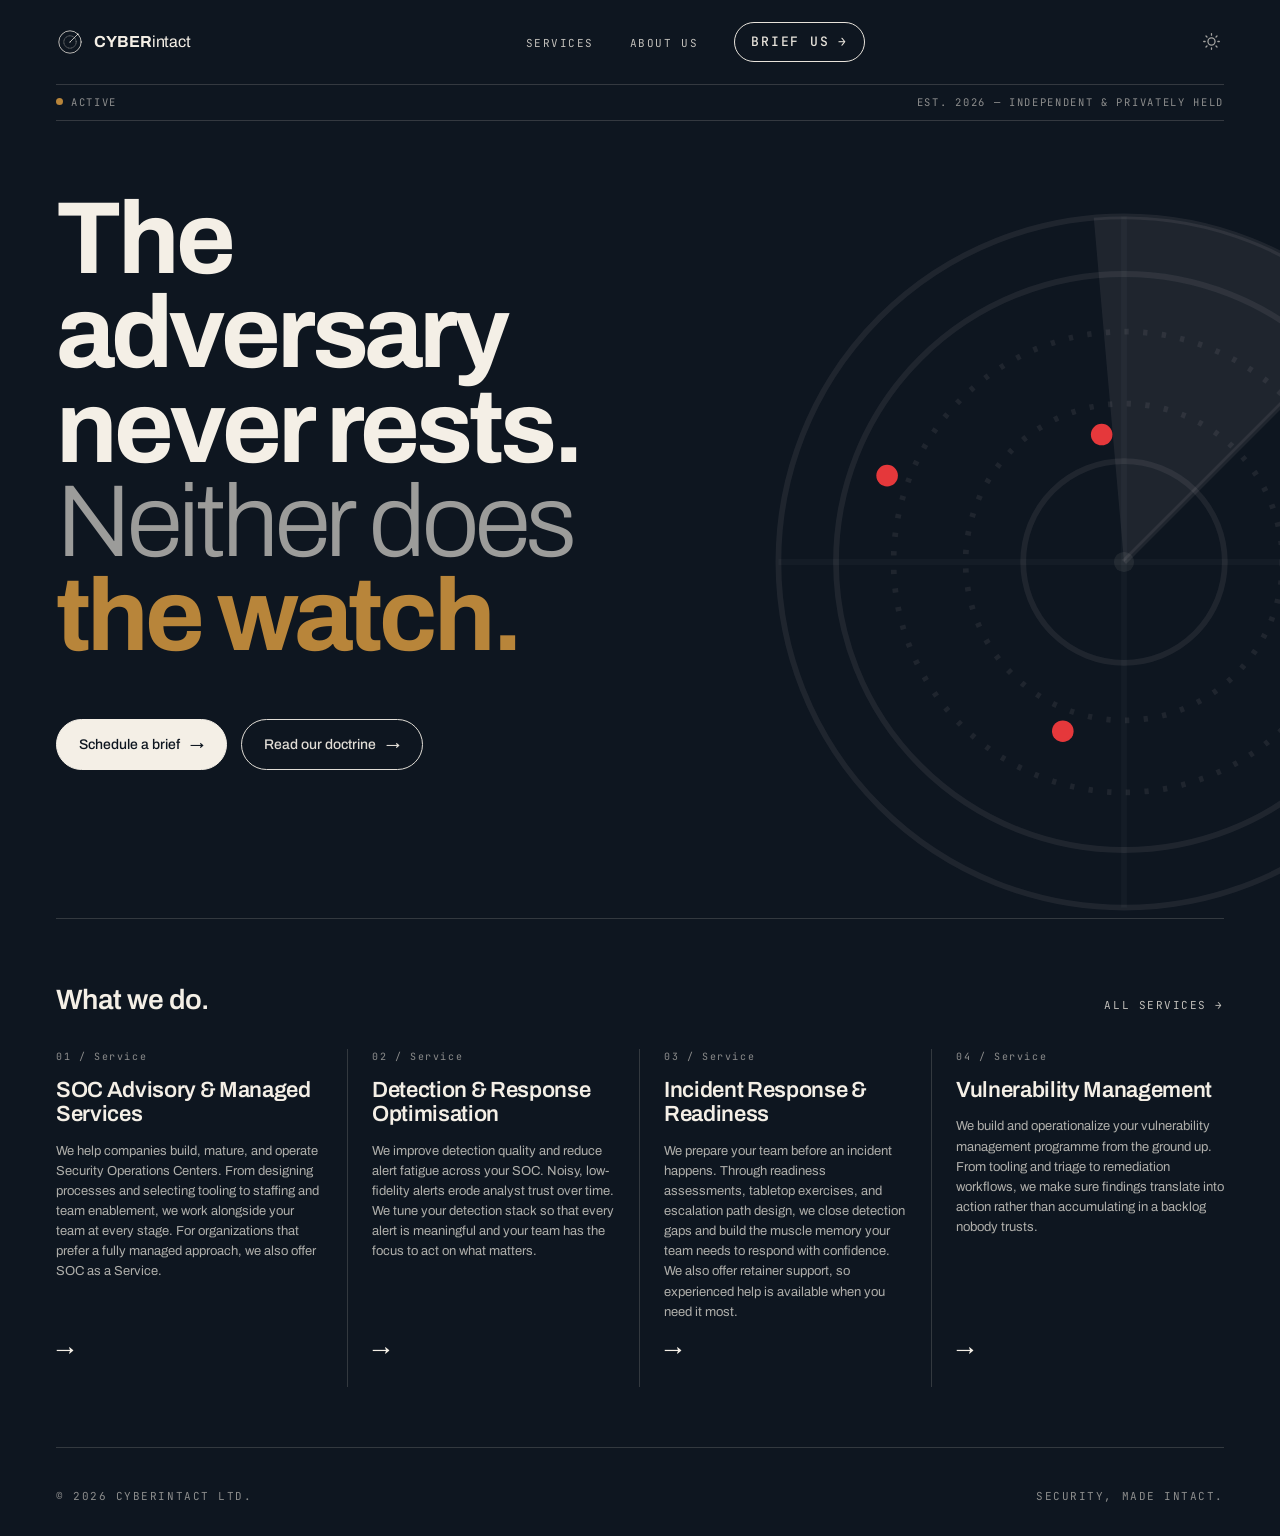
==== index.html @ 5642276e "Add files via upload" ====
<!doctype html>
<html lang="en">
<head>
  <meta charset="utf-8" />
  <script>try{var __t=localStorage.getItem('re-theme')||sessionStorage.getItem('re-theme');if(__t==='light')document.documentElement.dataset.theme='light';}catch(e){}</script>
  <meta name="viewport" content="width=device-width, initial-scale=1" />
  <title>CyberIntact — Security, made intact.</title>
  <meta name="description" content="A small consultancy of operators running continuous reconnaissance against your perimeter, your supply chain, and your assumptions." />
  <link rel="icon" type="image/svg+xml" href="logo.svg" />
  <link rel="preconnect" href="https://fonts.googleapis.com" />
  <link rel="preconnect" href="https://fonts.gstatic.com" crossorigin />
  <link href="https://fonts.googleapis.com/css2?family=Archivo:wght@300;400;500;600;700;800&family=JetBrains+Mono:wght@400;500&display=swap" rel="stylesheet" />
  <link rel="stylesheet" href="style.css" />
</head>
<body>

  <header class="wrap">
    <nav class="nav" aria-label="Primary">
      <a class="lockup" href="index.html" aria-label="CyberIntact home">
        <svg viewBox="0 0 100 100" fill="none" stroke="currentColor" stroke-width="2.6" stroke-linecap="round" aria-hidden="true">
          <circle cx="50" cy="50" r="40"/>
          <circle cx="50" cy="50" r="22" stroke-dasharray="1.5 4" stroke-opacity="0.55"/>
          <line x1="50" y1="50" x2="78" y2="22"/>
          <circle cx="78" cy="22" r="2.8" fill="currentColor" stroke="none"/>
          <circle cx="50" cy="50" r="1.8" fill="currentColor" stroke="none"/>
        </svg>
        <span>CYBER<em>intact</em></span>
      </a>
      <ul>
        <li><a href="services.html">Services</a></li>
        <li><a href="about_us.html">About us</a></li>
        <li><a class="cta" href="brief.html">Brief us</a></li>
      </ul>
      <button class="theme-toggle" aria-label="Switch to light theme">
        <svg class="icon-sun" viewBox="0 0 24 24" fill="none" stroke="currentColor" stroke-width="1.8" stroke-linecap="round" aria-hidden="true">
          <circle cx="12" cy="12" r="5"/>
          <line x1="12" y1="1" x2="12" y2="3"/><line x1="12" y1="21" x2="12" y2="23"/>
          <line x1="4.22" y1="4.22" x2="5.64" y2="5.64"/><line x1="18.36" y1="18.36" x2="19.78" y2="19.78"/>
          <line x1="1" y1="12" x2="3" y2="12"/><line x1="21" y1="12" x2="23" y2="12"/>
          <line x1="4.22" y1="19.78" x2="5.64" y2="18.36"/><line x1="18.36" y1="5.64" x2="19.78" y2="4.22"/>
        </svg>
        <svg class="icon-moon" viewBox="0 0 24 24" fill="none" stroke="currentColor" stroke-width="1.8" stroke-linecap="round" aria-hidden="true">
          <path d="M21 12.79A9 9 0 1 1 11.21 3 7 7 0 0 0 21 12.79z"/>
        </svg>
      </button>
    </nav>

    <div class="meta-strip">
      <span><span class="live"></span>Active</span>
      <span>Est. 2026 — independent &amp; privately held</span>
    </div>
  </header>

  <main class="wrap">
    <section class="hero">
      <div class="hero-deco" aria-hidden="true">
        <svg viewBox="0 0 100 100" fill="none" stroke="currentColor" stroke-width="0.8">
          <circle cx="50" cy="50" r="48"/>
          <circle cx="50" cy="50" r="40"/>
          <circle cx="50" cy="50" r="32" stroke-dasharray="0.6 2" class="ring-spin-cw"/>
          <circle cx="50" cy="50" r="22" stroke-dasharray="0.6 2" class="ring-spin-ccw"/>
          <circle cx="50" cy="50" r="14"/>
          <circle cx="50" cy="50" r="1.4" fill="currentColor" stroke="none"/>
          <line x1="2" y1="50" x2="98" y2="50" stroke-opacity="0.4"/>
          <line x1="50" y1="2" x2="50" y2="98" stroke-opacity="0.4"/>
          <g class="radar-sweep">
            <rect width="100" height="100" fill="none" stroke="none"/>
            <path class="radar-trail" d="M 50 50 L 45.8 2.2 A 48 48 0 0 1 84 16 Z"/>
            <line x1="50" y1="50" x2="84" y2="16"/>
            <circle cx="84" cy="16" r="2" fill="currentColor" stroke="none"/>
          </g>
          <g class="radar-detect" style="animation-delay:1.26s">
            <circle cx="78.2" cy="60.3" r="1.5" class="radar-detect-dot"/>
          </g>
          <g class="radar-detect" style="animation-delay:3.01s">
            <circle cx="41.5" cy="73.5" r="1.5" class="radar-detect-dot"/>
          </g>
          <g class="radar-detect" style="animation-delay:4.76s">
            <circle cx="17.1" cy="38.0" r="1.5" class="radar-detect-dot"/>
          </g>
          <g class="radar-detect" style="animation-delay:5.93s">
            <circle cx="46.9" cy="32.3" r="1.5" class="radar-detect-dot"/>
          </g>
        </svg>
      </div>

      <div class="hero-grid">
        <div>
          <h1>
            The adversary<br/>
            never rests.<br/>
            <em>Neither does</em><br/>
            <span class="accent">the watch.</span>
          </h1>
          <div class="actions">
            <a class="btn primary" href="brief.html">Schedule a brief</a>
            <a class="btn ghost"   href="about_us.html">Read our doctrine</a>
          </div>
        </div>
      </div>
    </section>

    <section class="svc-preview">
      <div class="head">
        <h2>What we do.</h2>
        <a href="services.html">All services →</a>
      </div>
      <div class="svc-grid">
        <article class="svc-card">
          <div class="num">01 / Service</div>
          <h3>SOC Advisory & Managed Services</h3>
          <p>We help companies build, mature, and operate Security Operations Centers. From designing processes and selecting tooling to staffing and team enablement, we work alongside your team at every stage. For organizations that prefer a fully managed approach, we also offer SOC as a Service.</p>
          <div class="arrow">→</div>
        </article>
        <article class="svc-card">
          <div class="num">02 / Service</div>
          <h3>Detection & Response Optimisation</h3>
          <p>We improve detection quality and reduce alert fatigue across your SOC. Noisy, low-fidelity alerts erode analyst trust over time. We tune your detection stack so that every alert is meaningful and your team has the focus to act on what matters.</p>
          <div class="arrow">→</div>
        </article>
        <article class="svc-card">
          <div class="num">03 / Service</div>
          <h3>Incident Response & Readiness</h3>
          <p>We prepare your team before an incident happens. Through readiness assessments, tabletop exercises, and escalation path design, we close detection gaps and build the muscle memory your team needs to respond with confidence. We also offer retainer support, so experienced help is available when you need it most.</p>
          <div class="arrow">→</div>
        </article>
        <article class="svc-card">
          <div class="num">04 / Service</div>
          <h3>Vulnerability Management</h3>
          <p>We build and operationalize your vulnerability management programme from the ground up. From tooling and triage to remediation workflows, we make sure findings translate into action rather than accumulating in a backlog nobody trusts.</p>
          <div class="arrow">→</div>
        </article>
      </div>
    </section>

    <footer class="site">
      <span>© 2026 CyberIntact Ltd.</span>
      <span>Security, made intact.</span>
    </footer>
  </main>

  <script src="site.js"></script>
</body>
</html>
---- style.css ----
/* CyberIntact — production stylesheet
   ------------------------------------------------------------------ */
:root {
  --ink:    #0E1620;
  --ink-2:  #1A2533;
  --paper:  #F4EFE6;
  --paper-2:#EBE5D8;
  --rule-d: rgba(244,239,230,0.16);
  --muted-d:rgba(244,239,230,0.55);
  --amber:  #B8853A;
  --red:    #E5383B;
  --max:    1280px;
  --text-hi: rgba(244,239,230,0.85);
  --text-lo: rgba(244,239,230,0.65);
}
* { box-sizing: border-box; }
html, body { margin: 0; padding: 0; }
body {
  background: var(--ink);
  color: var(--paper);
  font-family: 'Archivo', system-ui, -apple-system, Segoe UI, sans-serif;
  font-size: 16px;
  line-height: 1.5;
  -webkit-font-smoothing: antialiased;
}
a { color: inherit; text-decoration: none; }
.wrap { max-width: var(--max); margin: 0 auto; padding: 0 56px; }

/* ── Nav ─────────────────────────────────────────────── */
.nav {
  display: flex; align-items: center; justify-content: space-between;
  padding: 22px 0;
  border-bottom: 1px solid var(--rule-d);
}
.nav .lockup { display: flex; align-items: center; gap: 10px; font-weight: 700; font-size: 16px; letter-spacing: -0.005em; }
.nav .lockup em { font-style: normal; font-weight: 400; }
.nav .lockup svg { width: 28px; height: 28px; }
.nav ul { display: flex; gap: 36px; list-style: none; padding: 0; margin: 0; align-items: center; }
.nav ul a {
  font-family: 'JetBrains Mono', ui-monospace, Menlo, monospace;
  font-size: 11px; letter-spacing: 0.14em; text-transform: uppercase;
  opacity: 0.78;
}
.nav ul a:hover, .nav ul a.active { opacity: 1; color: var(--amber); }
.nav .cta {
  font-weight: 500; font-size: 13px;
  padding: 9px 16px; border: 1px solid currentColor; border-radius: 999px;
  display: inline-flex; align-items: center; gap: 8px; opacity: 0.95;
}
.nav .cta::after { content: '→'; }

/* ── Meta strip ──────────────────────────────────────── */
.meta-strip {
  display: flex; justify-content: space-between; align-items: center;
  padding: 10px 0;
  font-family: 'JetBrains Mono', ui-monospace, monospace;
  font-size: 10.5px; letter-spacing: 0.16em; text-transform: uppercase;
  color: var(--muted-d);
  border-bottom: 1px solid var(--rule-d);
}
.live::before {
  content: ''; display: inline-block; width: 7px; height: 7px; border-radius: 50%;
  background: var(--amber); margin-right: 8px; transform: translateY(-1px);
  animation: pulse 2.4s infinite;
}
@keyframes pulse {
  0%   { box-shadow: 0 0 0 0 rgba(184,133,58,0.5); }
  70%  { box-shadow: 0 0 0 8px rgba(184,133,58,0); }
  100% { box-shadow: 0 0 0 0 rgba(184,133,58,0); }
}

/* ── Hero ────────────────────────────────────────────── */
.hero { position: relative; padding: 70px 0 40px; }
.hero-grid { display: grid; grid-template-columns: 1.4fr 1fr; gap: 80px; align-items: end; }
.hero h1 {
  font-weight: 700; font-size: clamp(64px, 8vw, 110px);
  line-height: 0.92; letter-spacing: -0.04em;
  margin: 0 0 56px; text-wrap: balance;
}
.hero h1 em { font-style: normal; font-weight: 300; opacity: 0.62; }
.hero h1 .accent { color: var(--amber); }
.hero .lede {
  font-size: 17px; line-height: 1.55; max-width: 38ch;
  color: rgba(244,239,230,0.78); margin: 0 0 36px; text-wrap: pretty;
}
.actions { display: flex; gap: 14px; align-items: center; margin-bottom: 48px; }
.btn {
  font-weight: 500; font-size: 14px; padding: 14px 22px; border-radius: 999px;
  display: inline-flex; align-items: center; gap: 10px; cursor: pointer; border: 1px solid currentColor;
}
.btn::after { content: '→'; }
.btn.primary { background: var(--paper); color: var(--ink); border-color: var(--paper); }
.btn.ghost   { background: transparent; color: var(--paper); opacity: 0.92; }

.hero-deco {
  position: absolute; right: -260px; top: 80px; width: 720px; height: 720px;
  color: rgba(244,239,230,0.07); pointer-events: none;
}
.hero-deco svg { width: 100%; height: 100%; }
.brief .hero-deco { width: 480px; height: 480px; top: 40px; right: -160px; }

/* ── Site footer ─────────────────────────────────────── */
footer.site {
  border-top: 1px solid var(--rule-d); padding: 40px 0 32px; margin-top: 60px;
  font-family: 'JetBrains Mono', monospace; font-size: 11px; letter-spacing: 0.14em;
  text-transform: uppercase; color: var(--muted-d);
  display: flex; justify-content: space-between; align-items: center; gap: 24px;
}

/* ── Service preview grid (homepage tail) ────────────── */
.svc-preview { padding: 60px 0 0; border-top: 1px solid var(--rule-d); margin-top: 60px; }
.svc-preview .head { display: flex; justify-content: space-between; align-items: baseline; margin-bottom: 28px; }
.svc-preview .head h2 { font-weight: 600; font-size: 28px; letter-spacing: -0.02em; margin: 0; }
.svc-preview .head a {
  font-family: 'JetBrains Mono', monospace; font-size: 11px; letter-spacing: 0.14em;
  text-transform: uppercase; opacity: 0.78;
}
.svc-grid { display: grid; grid-template-columns: repeat(4, 1fr); gap: 0; }
.svc-card { border-right: 1px solid var(--rule-d); padding: 0 24px 24px; min-height: 240px;
            display: flex; flex-direction: column; gap: 14px; }
.svc-card:first-child { padding-left: 0; }
.svc-card:last-child { border-right: none; padding-right: 0; }
.svc-card .num { font-family: 'JetBrains Mono', monospace; font-size: 10px; letter-spacing: 0.16em; color: var(--muted-d); }
.svc-card h3 { font-weight: 600; font-size: 22px; letter-spacing: -0.015em; line-height: 1.1; margin: 0; }
.svc-card p { font-size: 13px; line-height: 1.55; color: rgba(244,239,230,0.7); margin: 0; text-wrap: pretty; }
.svc-card .arrow { margin-top: auto; font-size: 18px; }

/* ── Page hero (inner) ───────────────────────────────── */
.phero { padding: 56px 0 32px; position: relative; }
.phero .hero-deco { width: 380px; height: 380px; top: 10px; right: -80px; }
.phero .crumb { font-family: 'JetBrains Mono', monospace; font-size: 11px; letter-spacing: 0.14em; color: var(--muted-d); text-transform: uppercase; margin-bottom: 22px; }
.phero .crumb .amber { color: var(--amber); }
.phero h1 { font-weight: 700; font-size: clamp(44px, 6vw, 72px); line-height: 1; letter-spacing: -0.03em; margin: 0 0 18px; max-width: 22ch; text-wrap: balance; }
.phero h1 em { font-style: normal; font-weight: 300; color: var(--muted-d); }

/* ── Services list ───────────────────────────────────── */
.svc-list { padding: 24px 0 56px; }
.svc-row { display: grid; grid-template-columns: 80px 240px 1fr 200px; gap: 32px; padding: 28px 0; border-top: 1px solid var(--rule-d); align-items: start; }
.svc-row:last-child { border-bottom: 1px solid var(--rule-d); }
.svc-row .ix { font-family: 'JetBrains Mono', monospace; font-size: 12px; color: var(--muted-d); padding-top: 8px; letter-spacing: 0.12em; }
.svc-row .name { font-weight: 600; font-size: 28px; letter-spacing: -0.02em; line-height: 1.05; }
.svc-row .name small { display: block; font-family: 'JetBrains Mono', monospace; font-size: 11px; font-weight: 400; color: var(--muted-d); margin-top: 6px; letter-spacing: 0.12em; text-transform: uppercase; }
.svc-row .desc { font-size: 14.5px; line-height: 1.55; color: rgba(244,239,230,0.78); padding-top: 6px; text-wrap: pretty; }
.svc-row .pills { display: flex; flex-wrap: wrap; gap: 6px; padding-top: 8px; }
.pill { display: inline-flex; padding: 4px 10px; border: 1px solid var(--rule-d); border-radius: 999px; font-family: 'JetBrains Mono', monospace; font-size: 10px; color: rgba(244,239,230,0.78); letter-spacing: 0.1em; text-transform: uppercase; }

/* ── About doctrine ──────────────────────────────────── */
.doctrine li { background: var(--ink); }

/* ── Brief / Contact ─────────────────────────────────── */
.brief { position: relative; padding: 52px 0; display: grid; grid-template-columns: 1.1fr 1fr; gap: 72px; }
.brief .left h1 { font-weight: 700; font-size: clamp(44px, 5vw, 60px); line-height: 1; letter-spacing: -0.03em; margin: 0 0 20px; max-width: 12ch; text-wrap: balance; }
.brief .left h1 em { font-style: normal; font-weight: 300; color: var(--muted-d); }
.brief .copy { font-size: 15.5px; line-height: 1.55; color: rgba(244,239,230,0.78); max-width: 44ch; margin: 0 0 28px; text-wrap: pretty; }
.channels { display: grid; gap: 18px; padding-top: 22px; border-top: 1px solid var(--rule-d); }
.ch { display: grid; grid-template-columns: 130px 1fr; gap: 18px; align-items: start; }
.ch .k { font-family: 'JetBrains Mono', monospace; font-size: 10.5px; letter-spacing: 0.14em; text-transform: uppercase; color: var(--muted-d); padding-top: 4px; }
.ch .v { font-family: 'JetBrains Mono', monospace; font-size: 13px; color: var(--paper); }
.ch .v small { display: block; font-size: 11px; color: var(--muted-d); margin-top: 4px; letter-spacing: 0.02em; }

@media (max-width: 900px) {
  .svc-row, .brief, .ch { grid-template-columns: 1fr; gap: 18px; }
  .phero .hero-deco { display: none; }
  .phero { padding: 28px 0 16px; }
}

/* ── Hero deco animations ─────────────────────────────── */
.hero-deco .radar-sweep {
  transform-box: fill-box;
  transform-origin: center;
  animation: radar-rotate 7s linear infinite;
}
.hero-deco .ring-spin-cw {
  transform-box: fill-box;
  transform-origin: center;
  animation: radar-rotate 55s linear infinite;
}
.hero-deco .ring-spin-ccw {
  transform-box: fill-box;
  transform-origin: center;
  animation: radar-rotate 40s linear infinite reverse;
}
.hero-deco .radar-trail { fill: rgba(244,239,230,0.07); stroke: none; }
.hero-deco .radar-detect {
  animation: radar-blip 7s linear infinite;
  animation-fill-mode: backwards;
}
.hero-deco .radar-detect-dot { fill: var(--red); stroke: none; }
@keyframes radar-rotate { to { transform: rotate(360deg); } }
@keyframes radar-blip {
  0%    { opacity: 0; }
  0.5%  { opacity: 1; }
  8%    { opacity: 0.85; }
  22%   { opacity: 0; }
  100%  { opacity: 0; }
}

/* ── Responsive ──────────────────────────────────────── */
@media (max-width: 900px) {
  .wrap { padding: 0 22px; }
  .nav ul { display: none; }
  .nav .cta { display: none; }
  .meta-strip { font-size: 9px; gap: 12px; flex-wrap: wrap; }
  .hero { padding: 36px 0 24px; }
  .hero-grid { grid-template-columns: 1fr; gap: 32px; }
  .hero h1 { font-size: 50px; margin-bottom: 24px; }
  .hero-deco { display: none; }
  .actions { flex-direction: column; align-items: stretch; }
  .btn { justify-content: center; }
  .svc-grid { grid-template-columns: 1fr; }
  .svc-card { border-right: none; border-bottom: 1px solid var(--rule-d); padding: 22px 0; }
  .svc-card:last-child { border-bottom: none; }
  footer.site { flex-direction: column; align-items: flex-start; gap: 6px; }
  .brief { flex-direction: column; }
  .brief .hero-deco { display: none; }
  .phero .hero-deco { display: none; }
}

/* ── Polish & interactions ───────────────────────────── */
::selection { background: rgba(184,133,58,0.28); color: var(--paper); }

::-webkit-scrollbar { width: 5px; }
::-webkit-scrollbar-track { background: transparent; }
::-webkit-scrollbar-thumb { background: rgba(244,239,230,0.1); border-radius: 3px; }
::-webkit-scrollbar-thumb:hover { background: rgba(244,239,230,0.2); }

header.wrap {
  position: sticky;
  top: 0;
  z-index: 50;
  background: var(--ink);
  border-bottom: 1px solid transparent;
  transition: border-color 0.3s;
}
header.wrap.scrolled { border-bottom-color: var(--rule-d); }

@keyframes page-in {
  from { opacity: 0; transform: translateY(10px); }
  to   { opacity: 1; transform: translateY(0); }
}
main.wrap { animation: page-in 0.55s cubic-bezier(0.22, 1, 0.36, 1) both; }

.sr { opacity: 0; transform: translateY(22px); transition: none; }
.sr.in { opacity: 1; transform: translateY(0); transition: opacity 0.7s cubic-bezier(0.22, 1, 0.36, 1), transform 0.7s cubic-bezier(0.22, 1, 0.36, 1); }

.nav .lockup { transition: opacity 0.2s; }
.nav .lockup:hover { opacity: 0.7; }

.nav ul a { position: relative; transition: opacity 0.2s, color 0.2s; }
.nav ul a:not(.cta)::after {
  content: '';
  position: absolute;
  left: 0; bottom: -3px;
  width: 0; height: 1px;
  background: var(--amber);
  transition: width 0.25s cubic-bezier(0.22, 1, 0.36, 1);
}
.nav ul a:not(.cta):hover::after,
.nav ul a:not(.cta).active::after { width: 100%; }

.nav .cta { transition: background-color 0.2s, border-color 0.2s, opacity 0.2s; }
.nav .cta:hover { background: rgba(244,239,230,0.07); opacity: 1; }

.btn { transition: transform 0.18s cubic-bezier(0.22, 1, 0.36, 1), box-shadow 0.18s ease, background-color 0.18s ease, opacity 0.18s ease; }
.btn:hover { transform: translateY(-2px); }
.btn.primary:hover { background: #ECE8DF; border-color: #ECE8DF; box-shadow: 0 8px 24px rgba(14,22,32,0.6); }
.btn.ghost:hover { background: rgba(244,239,230,0.07); opacity: 1; }

.svc-card { transition: border-color 0.2s; }
.svc-card:hover { border-color: rgba(244,239,230,0.3); }
.svc-card .arrow { display: inline-block; transition: transform 0.25s cubic-bezier(0.22, 1, 0.36, 1); }
.svc-card:hover .arrow { transform: translateX(6px); }

.svc-row { transition: background-color 0.15s; }
.svc-row:hover { background: rgba(244,239,230,0.02); }

.pill { transition: border-color 0.2s, color 0.2s; cursor: default; }
.pill:hover { border-color: rgba(244,239,230,0.38); color: var(--paper); }

.ch { transition: background-color 0.15s; }
.ch .v { transition: color 0.2s; }
.ch:hover .v { color: rgba(244,239,230,0.95); }

@media (prefers-reduced-motion: reduce) {
  *, *::before, *::after {
    transition-duration: 0.01ms !important;
    animation-duration: 0.01ms !important;
    animation-delay: 0ms !important;
  }
  .sr, .sr.in { opacity: 1 !important; transform: none !important; transition: none !important; }
  main.wrap { animation: none !important; }
}

/* ── Theme system ────────────────────────────────────── */
.theme-transitioning *,
.theme-transitioning *::before,
.theme-transitioning *::after {
  transition: background-color 0.35s ease, color 0.35s ease, border-color 0.35s ease !important;
}

[data-theme="light"] {
  --ink:     #F4EFE6;
  --ink-2:   #EBE5D8;
  --paper:   #0E1620;
  --paper-2: #1A2533;
  --rule-d:  rgba(14,22,32,0.12);
  --muted-d: rgba(14,22,32,0.5);
  --amber:   #8B5E1A;
  --red:     #C0272A;
  --text-hi: rgba(14,22,32,0.88);
  --text-lo: rgba(14,22,32,0.62);
}

[data-theme="light"] .hero-deco              { color: rgba(14,22,32,0.07); }
[data-theme="light"] .hero-deco .radar-trail { fill: rgba(14,22,32,0.07); }
[data-theme="light"] .hero .lede             { color: rgba(14,22,32,0.78); }
[data-theme="light"] .svc-card p             { color: rgba(14,22,32,0.7); }
[data-theme="light"] .svc-row .desc          { color: rgba(14,22,32,0.78); }
[data-theme="light"] .pill                   { color: rgba(14,22,32,0.78); }
[data-theme="light"] .doctrine li            { background: var(--ink); }
[data-theme="light"] .brief .copy            { color: rgba(14,22,32,0.78); }
[data-theme="light"] ::-webkit-scrollbar-thumb       { background: rgba(14,22,32,0.12); }
[data-theme="light"] ::-webkit-scrollbar-thumb:hover { background: rgba(14,22,32,0.22); }
[data-theme="light"] .nav .cta:hover         { background: rgba(14,22,32,0.06); }
[data-theme="light"] .btn.ghost:hover        { background: rgba(14,22,32,0.06); }
[data-theme="light"] .btn.primary:hover      { background: #1A2533; border-color: #1A2533; box-shadow: 0 8px 24px rgba(14,22,32,0.18); }
[data-theme="light"] .svc-card:hover         { border-color: rgba(14,22,32,0.25); }
[data-theme="light"] .svc-row:hover          { background: rgba(14,22,32,0.025); }
[data-theme="light"] .pill:hover             { border-color: rgba(14,22,32,0.3); }
[data-theme="light"] .ch:hover .v            { color: rgba(14,22,32,0.95); }

.theme-toggle {
  background: none; border: none;
  color: var(--paper); cursor: pointer;
  padding: 4px; line-height: 0;
  opacity: 0.65; transition: opacity 0.2s;
  flex-shrink: 0;
}
.theme-toggle:hover { opacity: 1; }
.theme-toggle svg { width: 17px; height: 17px; display: block; }
.theme-toggle .icon-moon { display: none; }
[data-theme="light"] .theme-toggle .icon-sun  { display: none; }
[data-theme="light"] .theme-toggle .icon-moon { display: block; }
.nav.open .theme-toggle { position: relative; z-index: 101; }
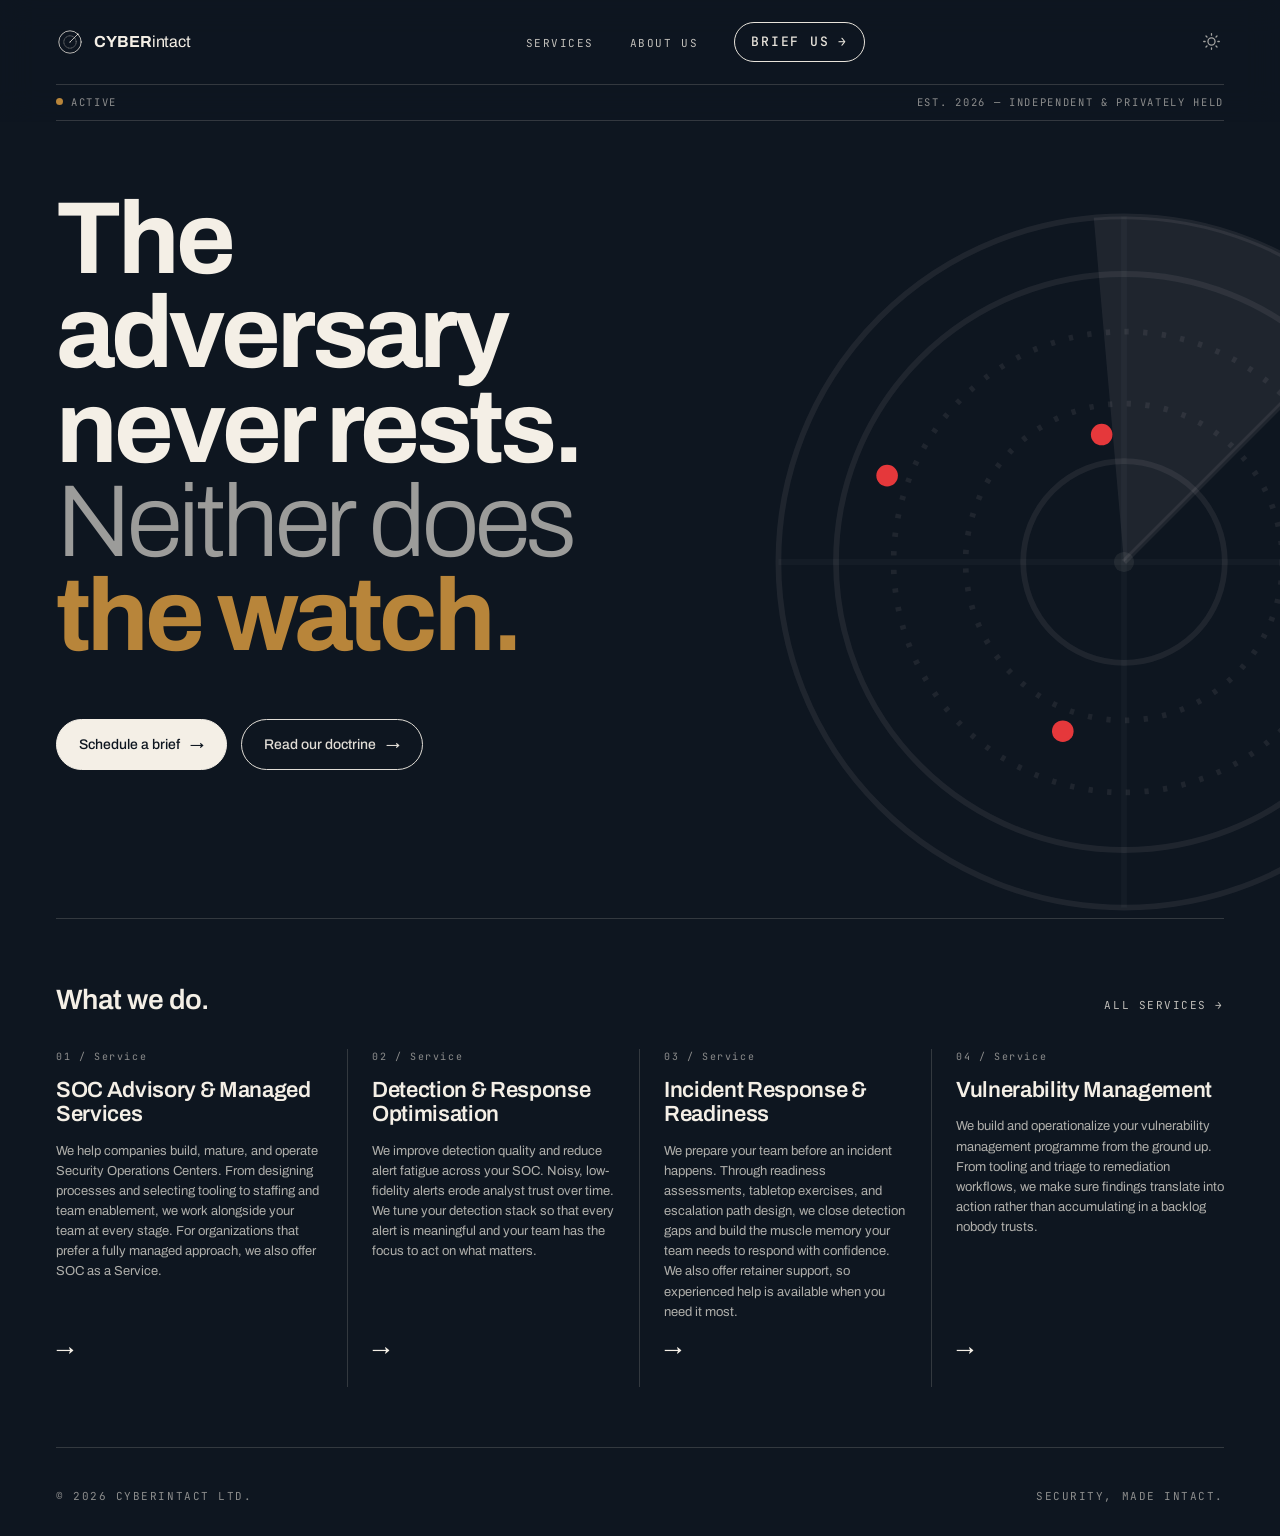
==== commit fecfa1c1: "Add files via upload" ====
--- a/index.html
+++ b/index.html
@@ -2,20 +2,45 @@
 <html lang="en">
 <head>
   <meta charset="utf-8" />
+
+  <!-- Anti-flash script: reads the saved theme from storage and applies it
+       before the page renders, preventing a visible flicker on load -->
   <script>try{var __t=localStorage.getItem('re-theme')||sessionStorage.getItem('re-theme');if(__t==='light')document.documentElement.dataset.theme='light';}catch(e){}</script>
+
+  <!-- Tells the browser to match the device width and not zoom on mobile -->
   <meta name="viewport" content="width=device-width, initial-scale=1" />
+
+  <!-- Browser tab title -->
   <title>CyberIntact — Security, made intact.</title>
-  <meta name="description" content="A small consultancy of operators running continuous reconnaissance against your perimeter, your supply chain, and your assumptions." />
+
+  <!-- Description shown by search engines in results -->
+  <meta name="description" content="A small consultancy that helps organisations understand where they are exposed, fix what matters most, and build the capability to stay ahead of threats over time." />
+
+  <!-- SVG favicon shown in the browser tab -->
   <link rel="icon" type="image/svg+xml" href="logo.svg" />
+
+  <!-- Early DNS connections for Google Fonts to reduce load time -->
   <link rel="preconnect" href="https://fonts.googleapis.com" />
   <link rel="preconnect" href="https://fonts.gstatic.com" crossorigin />
+
+  <!-- Load the Archivo and JetBrains Mono font families from Google Fonts -->
   <link href="https://fonts.googleapis.com/css2?family=Archivo:wght@300;400;500;600;700;800&family=JetBrains+Mono:wght@400;500&display=swap" rel="stylesheet" />
+
+  <!-- Main stylesheet -->
   <link rel="stylesheet" href="style.css" />
 </head>
 <body>
 
-  <header class="wrap">
+  <!-- ── Site header ────────────────────────────────────────────────────
+       Sticky header spanning the full viewport width. The inner .wrap div
+       constrains the nav content to the max-width like the rest of the page. -->
+  <header>
+  <div class="wrap">
+
+    <!-- Primary navigation bar -->
     <nav class="nav" aria-label="Primary">
+
+      <!-- Logo lockup: SVG icon + wordmark, links back to the homepage -->
       <a class="lockup" href="index.html" aria-label="CyberIntact home">
         <svg viewBox="0 0 100 100" fill="none" stroke="currentColor" stroke-width="2.6" stroke-linecap="round" aria-hidden="true">
           <circle cx="50" cy="50" r="40"/>
@@ -26,12 +51,17 @@
         </svg>
         <span>CYBER<em>intact</em></span>
       </a>
+
+      <!-- Navigation links. "Brief us" has the .cta class for the pill style. -->
       <ul>
         <li><a href="services.html">Services</a></li>
         <li><a href="about_us.html">About us</a></li>
         <li><a class="cta" href="brief.html">Brief us</a></li>
       </ul>
+
+      <!-- Dark / light theme toggle button. Icons are swapped via CSS. -->
       <button class="theme-toggle" aria-label="Switch to light theme">
+        <!-- Sun icon: shown in dark mode -->
         <svg class="icon-sun" viewBox="0 0 24 24" fill="none" stroke="currentColor" stroke-width="1.8" stroke-linecap="round" aria-hidden="true">
           <circle cx="12" cy="12" r="5"/>
           <line x1="12" y1="1" x2="12" y2="3"/><line x1="12" y1="21" x2="12" y2="23"/>
@@ -39,36 +69,51 @@
           <line x1="1" y1="12" x2="3" y2="12"/><line x1="21" y1="12" x2="23" y2="12"/>
           <line x1="4.22" y1="19.78" x2="5.64" y2="18.36"/><line x1="18.36" y1="5.64" x2="19.78" y2="4.22"/>
         </svg>
+        <!-- Moon icon: shown in light mode -->
         <svg class="icon-moon" viewBox="0 0 24 24" fill="none" stroke="currentColor" stroke-width="1.8" stroke-linecap="round" aria-hidden="true">
           <path d="M21 12.79A9 9 0 1 1 11.21 3 7 7 0 0 0 21 12.79z"/>
         </svg>
       </button>
     </nav>
 
+    <!-- Thin info bar below the nav: live status indicator and founding year -->
     <div class="meta-strip">
       <span><span class="live"></span>Active</span>
       <span>Est. 2026 — independent &amp; privately held</span>
     </div>
+  </div>
   </header>
 
   <main class="wrap">
+
+    <!-- ── Hero section ─────────────────────────────────────────────────
+         Full-width hero with the main headline, CTA buttons, and the
+         animated radar SVG decoration positioned to the right.          -->
     <section class="hero">
+
+      <!-- Decorative animated radar SVG (hidden from screen readers) -->
       <div class="hero-deco" aria-hidden="true">
         <svg viewBox="0 0 100 100" fill="none" stroke="currentColor" stroke-width="0.8">
+          <!-- Outer and inner static rings -->
           <circle cx="50" cy="50" r="48"/>
           <circle cx="50" cy="50" r="40"/>
+          <!-- Dashed rings that spin slowly in CSS -->
           <circle cx="50" cy="50" r="32" stroke-dasharray="0.6 2" class="ring-spin-cw"/>
           <circle cx="50" cy="50" r="22" stroke-dasharray="0.6 2" class="ring-spin-ccw"/>
+          <!-- Centre rings and dot -->
           <circle cx="50" cy="50" r="14"/>
           <circle cx="50" cy="50" r="1.4" fill="currentColor" stroke="none"/>
+          <!-- Crosshair lines -->
           <line x1="2" y1="50" x2="98" y2="50" stroke-opacity="0.4"/>
           <line x1="50" y1="2" x2="50" y2="98" stroke-opacity="0.4"/>
+          <!-- Rotating sweep arm and its trailing fill wedge -->
           <g class="radar-sweep">
             <rect width="100" height="100" fill="none" stroke="none"/>
             <path class="radar-trail" d="M 50 50 L 45.8 2.2 A 48 48 0 0 1 84 16 Z"/>
             <line x1="50" y1="50" x2="84" y2="16"/>
             <circle cx="84" cy="16" r="2" fill="currentColor" stroke="none"/>
           </g>
+          <!-- Detection dots that flash when the sweep passes over them -->
           <g class="radar-detect" style="animation-delay:1.26s">
             <circle cx="78.2" cy="60.3" r="1.5" class="radar-detect-dot"/>
           </g>
@@ -84,14 +129,18 @@
         </svg>
       </div>
 
+      <!-- Hero text and CTA buttons -->
       <div class="hero-grid">
         <div>
+          <!-- Main headline -->
           <h1>
             The adversary<br/>
             never rests.<br/>
             <em>Neither does</em><br/>
             <span class="accent">the watch.</span>
           </h1>
+
+          <!-- Call-to-action buttons: primary leads to the Brief page, ghost to About -->
           <div class="actions">
             <a class="btn primary" href="brief.html">Schedule a brief</a>
             <a class="btn ghost"   href="about_us.html">Read our doctrine</a>
@@ -100,45 +149,64 @@
       </div>
     </section>
 
+    <!-- ── Service preview section ───────────────────────────────────────
+         Four service cards giving a summary of each practice area.
+         Links to the full Services page via the "All services →" link.  -->
     <section class="svc-preview">
+
+      <!-- Section header with title and link to the full services list -->
       <div class="head">
         <h2>What we do.</h2>
         <a href="services.html">All services →</a>
       </div>
+
+      <!-- Four-column grid of service summary cards -->
       <div class="svc-grid">
+
+        <!-- Service card 01: SOC Advisory & Managed Services -->
         <article class="svc-card">
           <div class="num">01 / Service</div>
           <h3>SOC Advisory & Managed Services</h3>
           <p>We help companies build, mature, and operate Security Operations Centers. From designing processes and selecting tooling to staffing and team enablement, we work alongside your team at every stage. For organizations that prefer a fully managed approach, we also offer SOC as a Service.</p>
           <div class="arrow">→</div>
         </article>
+
+        <!-- Service card 02: Detection & Response Optimisation -->
         <article class="svc-card">
           <div class="num">02 / Service</div>
           <h3>Detection & Response Optimisation</h3>
           <p>We improve detection quality and reduce alert fatigue across your SOC. Noisy, low-fidelity alerts erode analyst trust over time. We tune your detection stack so that every alert is meaningful and your team has the focus to act on what matters.</p>
           <div class="arrow">→</div>
         </article>
+
+        <!-- Service card 03: Incident Response & Readiness -->
         <article class="svc-card">
           <div class="num">03 / Service</div>
           <h3>Incident Response & Readiness</h3>
           <p>We prepare your team before an incident happens. Through readiness assessments, tabletop exercises, and escalation path design, we close detection gaps and build the muscle memory your team needs to respond with confidence. We also offer retainer support, so experienced help is available when you need it most.</p>
           <div class="arrow">→</div>
         </article>
+
+        <!-- Service card 04: Vulnerability Management -->
         <article class="svc-card">
           <div class="num">04 / Service</div>
           <h3>Vulnerability Management</h3>
           <p>We build and operationalize your vulnerability management programme from the ground up. From tooling and triage to remediation workflows, we make sure findings translate into action rather than accumulating in a backlog nobody trusts.</p>
           <div class="arrow">→</div>
         </article>
+
       </div>
     </section>
 
+    <!-- ── Site footer ────────────────────────────────────────────────── -->
     <footer class="site">
       <span>© 2026 CyberIntact Ltd.</span>
       <span>Security, made intact.</span>
     </footer>
+
   </main>
 
+  <!-- Main JavaScript: theme toggle, sticky header, scroll-reveal -->
   <script src="site.js"></script>
 </body>
 </html>
--- a/style.css
+++ b/style.css
@@ -1,5 +1,7 @@
 /* CyberIntact — production stylesheet
    ------------------------------------------------------------------ */
+
+/* ── Design tokens: colours, spacing, max-width ────────────────────── */
 :root {
   --ink:    #0E1620;
   --ink-2:  #1A2533;
@@ -13,8 +15,14 @@
   --text-hi: rgba(244,239,230,0.85);
   --text-lo: rgba(244,239,230,0.65);
 }
+
+/* Reset: include padding and border in element dimensions */
 * { box-sizing: border-box; }
+
+/* Remove browser default margin and padding */
 html, body { margin: 0; padding: 0; }
+
+/* Base body: background colour, font stack, and antialiasing */
 body {
   background: var(--ink);
   color: var(--paper);
@@ -23,33 +31,53 @@
   line-height: 1.5;
   -webkit-font-smoothing: antialiased;
 }
+
+/* Remove underlines from links and inherit the surrounding text colour */
 a { color: inherit; text-decoration: none; }
+
+/* Centred full-width container with a max-width cap and horizontal padding */
 .wrap { max-width: var(--max); margin: 0 auto; padding: 0 56px; }
 
 /* ── Nav ─────────────────────────────────────────────── */
+
+/* Horizontal nav bar: logo on the left, links in the middle, toggle on the right */
 .nav {
   display: flex; align-items: center; justify-content: space-between;
   padding: 22px 0;
   border-bottom: 1px solid var(--rule-d);
 }
+
+/* Logo lockup: SVG icon sitting next to the wordmark */
 .nav .lockup { display: flex; align-items: center; gap: 10px; font-weight: 700; font-size: 16px; letter-spacing: -0.005em; }
 .nav .lockup em { font-style: normal; font-weight: 400; }
 .nav .lockup svg { width: 28px; height: 28px; }
+
+/* Inline nav link list: horizontal, no bullets */
 .nav ul { display: flex; gap: 36px; list-style: none; padding: 0; margin: 0; align-items: center; }
+
+/* Nav link typography: monospace, small, uppercase */
 .nav ul a {
   font-family: 'JetBrains Mono', ui-monospace, Menlo, monospace;
   font-size: 11px; letter-spacing: 0.14em; text-transform: uppercase;
   opacity: 0.78;
 }
+
+/* Active and hovered links turn amber and become fully opaque */
 .nav ul a:hover, .nav ul a.active { opacity: 1; color: var(--amber); }
+
+/* "Brief us" pill-shaped CTA button in the nav */
 .nav .cta {
   font-weight: 500; font-size: 13px;
   padding: 9px 16px; border: 1px solid currentColor; border-radius: 999px;
   display: inline-flex; align-items: center; gap: 8px; opacity: 0.95;
 }
+
+/* Arrow character appended automatically after the CTA text */
 .nav .cta::after { content: '→'; }
 
 /* ── Meta strip ──────────────────────────────────────── */
+
+/* Thin info bar sitting below the nav: shows live status and founding year */
 .meta-strip {
   display: flex; justify-content: space-between; align-items: center;
   padding: 10px 0;
@@ -58,11 +86,15 @@
   color: var(--muted-d);
   border-bottom: 1px solid var(--rule-d);
 }
+
+/* Animated amber dot rendered before the "Active" status label */
 .live::before {
   content: ''; display: inline-block; width: 7px; height: 7px; border-radius: 50%;
   background: var(--amber); margin-right: 8px; transform: translateY(-1px);
   animation: pulse 2.4s infinite;
 }
+
+/* Pulsing amber glow keyframes for the live dot */
 @keyframes pulse {
   0%   { box-shadow: 0 0 0 0 rgba(184,133,58,0.5); }
   70%  { box-shadow: 0 0 0 8px rgba(184,133,58,0); }
@@ -70,36 +102,63 @@
 }
 
 /* ── Hero ────────────────────────────────────────────── */
+
+/* Homepage hero section: top padding, relative positioning for the deco SVG */
 .hero { position: relative; padding: 70px 0 40px; }
+
+/* Two-column grid: large headline on the left, secondary content on the right */
 .hero-grid { display: grid; grid-template-columns: 1.4fr 1fr; gap: 80px; align-items: end; }
+
+/* Large fluid headline that scales with viewport width */
 .hero h1 {
   font-weight: 700; font-size: clamp(64px, 8vw, 110px);
   line-height: 0.92; letter-spacing: -0.04em;
   margin: 0 0 56px; text-wrap: balance;
 }
+
+/* Light-weight italic portion of the headline */
 .hero h1 em { font-style: normal; font-weight: 300; opacity: 0.62; }
+
+/* Amber-coloured accent word in the headline */
 .hero h1 .accent { color: var(--amber); }
+
+/* Hero sub-copy paragraph below the headline */
 .hero .lede {
   font-size: 17px; line-height: 1.55; max-width: 38ch;
   color: rgba(244,239,230,0.78); margin: 0 0 36px; text-wrap: pretty;
 }
+
+/* Horizontal row of call-to-action buttons */
 .actions { display: flex; gap: 14px; align-items: center; margin-bottom: 48px; }
+
+/* Base button styles shared by both the primary and ghost variants */
 .btn {
   font-weight: 500; font-size: 14px; padding: 14px 22px; border-radius: 999px;
   display: inline-flex; align-items: center; gap: 10px; cursor: pointer; border: 1px solid currentColor;
 }
+
+/* Arrow appended automatically after every button label */
 .btn::after { content: '→'; }
+
+/* Filled primary button: light background on dark page (inverted) */
 .btn.primary { background: var(--paper); color: var(--ink); border-color: var(--paper); }
+
+/* Transparent ghost button: outline only */
 .btn.ghost   { background: transparent; color: var(--paper); opacity: 0.92; }
 
+/* Large decorative radar SVG positioned to the right of the hero content */
 .hero-deco {
   position: absolute; right: -260px; top: 80px; width: 720px; height: 720px;
   color: rgba(244,239,230,0.07); pointer-events: none;
 }
 .hero-deco svg { width: 100%; height: 100%; }
+
+/* Smaller deco variant used specifically on the Brief page */
 .brief .hero-deco { width: 480px; height: 480px; top: 40px; right: -160px; }
 
 /* ── Site footer ─────────────────────────────────────── */
+
+/* Footer bar: copyright on the left, tagline on the right */
 footer.site {
   border-top: 1px solid var(--rule-d); padding: 40px 0 32px; margin-top: 60px;
   font-family: 'JetBrains Mono', monospace; font-size: 11px; letter-spacing: 0.14em;
@@ -107,86 +166,166 @@
   display: flex; justify-content: space-between; align-items: center; gap: 24px;
 }
 
-/* ── Service preview grid (homepage tail) ────────────── */
+/* ── Service preview grid (homepage) ─────────────────── */
+
+/* Section wrapper for the four service cards on the homepage */
 .svc-preview { padding: 60px 0 0; border-top: 1px solid var(--rule-d); margin-top: 60px; }
+
+/* Row header: section title on the left, "All services →" link on the right */
 .svc-preview .head { display: flex; justify-content: space-between; align-items: baseline; margin-bottom: 28px; }
 .svc-preview .head h2 { font-weight: 600; font-size: 28px; letter-spacing: -0.02em; margin: 0; }
 .svc-preview .head a {
   font-family: 'JetBrains Mono', monospace; font-size: 11px; letter-spacing: 0.14em;
   text-transform: uppercase; opacity: 0.78;
 }
+
+/* Four equal-width service cards in a horizontal row */
 .svc-grid { display: grid; grid-template-columns: repeat(4, 1fr); gap: 0; }
+
+/* Individual service card: vertical flex column, separated by a right border */
 .svc-card { border-right: 1px solid var(--rule-d); padding: 0 24px 24px; min-height: 240px;
             display: flex; flex-direction: column; gap: 14px; }
 .svc-card:first-child { padding-left: 0; }
 .svc-card:last-child { border-right: none; padding-right: 0; }
+
+/* Service number label (e.g. "01 / Service") */
 .svc-card .num { font-family: 'JetBrains Mono', monospace; font-size: 10px; letter-spacing: 0.16em; color: var(--muted-d); }
+
+/* Service card title */
 .svc-card h3 { font-weight: 600; font-size: 22px; letter-spacing: -0.015em; line-height: 1.1; margin: 0; }
+
+/* Service card body text */
 .svc-card p { font-size: 13px; line-height: 1.55; color: rgba(244,239,230,0.7); margin: 0; text-wrap: pretty; }
+
+/* Arrow icon pushed to the bottom of the card by auto margin */
 .svc-card .arrow { margin-top: auto; font-size: 18px; }
 
-/* ── Page hero (inner) ───────────────────────────────── */
+/* ── Page hero (inner pages) ─────────────────────────── */
+
+/* Hero section used at the top of Services, About, and Brief inner pages */
 .phero { padding: 56px 0 32px; position: relative; }
+
+/* Smaller decorative radar variant for inner page heroes */
 .phero .hero-deco { width: 380px; height: 380px; top: 10px; right: -80px; }
+
+/* Breadcrumb label sitting above the h1 */
 .phero .crumb { font-family: 'JetBrains Mono', monospace; font-size: 11px; letter-spacing: 0.14em; color: var(--muted-d); text-transform: uppercase; margin-bottom: 22px; }
 .phero .crumb .amber { color: var(--amber); }
+
+/* Inner page main heading */
 .phero h1 { font-weight: 700; font-size: clamp(44px, 6vw, 72px); line-height: 1; letter-spacing: -0.03em; margin: 0 0 18px; max-width: 22ch; text-wrap: balance; }
+
+/* Lighter portion of the inner page heading */
 .phero h1 em { font-style: normal; font-weight: 300; color: var(--muted-d); }
 
 /* ── Services list ───────────────────────────────────── */
+
+/* Container for the full-page services list on the Services page */
 .svc-list { padding: 24px 0 56px; }
+
+/* Four-column row grid: index number, name, description, pill tags */
 .svc-row { display: grid; grid-template-columns: 80px 240px 1fr 200px; gap: 32px; padding: 28px 0; border-top: 1px solid var(--rule-d); align-items: start; }
 .svc-row:last-child { border-bottom: 1px solid var(--rule-d); }
+
+/* Row index number (e.g. "01") */
 .svc-row .ix { font-family: 'JetBrains Mono', monospace; font-size: 12px; color: var(--muted-d); padding-top: 8px; letter-spacing: 0.12em; }
+
+/* Service name and its sub-label badge (e.g. "RETAINER · BUILD TO RUN") */
 .svc-row .name { font-weight: 600; font-size: 28px; letter-spacing: -0.02em; line-height: 1.05; }
 .svc-row .name small { display: block; font-family: 'JetBrains Mono', monospace; font-size: 11px; font-weight: 400; color: var(--muted-d); margin-top: 6px; letter-spacing: 0.12em; text-transform: uppercase; }
+
+/* Service description paragraph */
 .svc-row .desc { font-size: 14.5px; line-height: 1.55; color: rgba(244,239,230,0.78); padding-top: 6px; text-wrap: pretty; }
+
+/* Wrapper for the pill tag group */
 .svc-row .pills { display: flex; flex-wrap: wrap; gap: 6px; padding-top: 8px; }
+
+/* Individual pill tag: small bordered uppercase label */
 .pill { display: inline-flex; padding: 4px 10px; border: 1px solid var(--rule-d); border-radius: 999px; font-family: 'JetBrains Mono', monospace; font-size: 10px; color: rgba(244,239,230,0.78); letter-spacing: 0.1em; text-transform: uppercase; }
 
 /* ── About doctrine ──────────────────────────────────── */
+
+/* Ensures each doctrine list item uses the page background colour */
 .doctrine li { background: var(--ink); }
 
 /* ── Brief / Contact ─────────────────────────────────── */
+
+/* Two-column layout: headline and channels on the left, deco SVG on the right */
 .brief { position: relative; padding: 52px 0; display: grid; grid-template-columns: 1.1fr 1fr; gap: 72px; }
+
+/* Large heading on the Brief page */
 .brief .left h1 { font-weight: 700; font-size: clamp(44px, 5vw, 60px); line-height: 1; letter-spacing: -0.03em; margin: 0 0 20px; max-width: 12ch; text-wrap: balance; }
+
+/* Lighter italic portion of the Brief heading */
 .brief .left h1 em { font-style: normal; font-weight: 300; color: var(--muted-d); }
+
+/* Intro paragraph on the Brief page */
 .brief .copy { font-size: 15.5px; line-height: 1.55; color: rgba(244,239,230,0.78); max-width: 44ch; margin: 0 0 28px; text-wrap: pretty; }
+
+/* Grid container for all contact channel rows */
 .channels { display: grid; gap: 18px; padding-top: 22px; border-top: 1px solid var(--rule-d); }
+
+/* Single contact channel row: label on the left, value on the right */
 .ch { display: grid; grid-template-columns: 130px 1fr; gap: 18px; align-items: start; }
+
+/* Channel label (e.g. "Email", "Signal", "In person") */
 .ch .k { font-family: 'JetBrains Mono', monospace; font-size: 10.5px; letter-spacing: 0.14em; text-transform: uppercase; color: var(--muted-d); padding-top: 4px; }
+
+/* Channel value (the actual address, number, etc.) */
 .ch .v { font-family: 'JetBrains Mono', monospace; font-size: 13px; color: var(--paper); }
+
+/* Secondary note displayed below the channel value */
 .ch .v small { display: block; font-size: 11px; color: var(--muted-d); margin-top: 4px; letter-spacing: 0.02em; }
 
+/* ── Compact layout for mid-size screens ─────────────── */
 @media (max-width: 900px) {
+  /* Collapse multi-column grids to a single column on tablets */
   .svc-row, .brief, .ch { grid-template-columns: 1fr; gap: 18px; }
+  /* Hide the decorative SVG on inner page heroes to save space */
   .phero .hero-deco { display: none; }
+  /* Reduce top/bottom padding on inner page heroes */
   .phero { padding: 28px 0 16px; }
 }
 
 /* ── Hero deco animations ─────────────────────────────── */
+
+/* Radar sweep arm rotates clockwise at a constant speed */
 .hero-deco .radar-sweep {
   transform-box: fill-box;
   transform-origin: center;
   animation: radar-rotate 7s linear infinite;
 }
+
+/* Outer dashed ring rotates slowly clockwise */
 .hero-deco .ring-spin-cw {
   transform-box: fill-box;
   transform-origin: center;
   animation: radar-rotate 55s linear infinite;
 }
+
+/* Inner dashed ring rotates slowly counter-clockwise */
 .hero-deco .ring-spin-ccw {
   transform-box: fill-box;
   transform-origin: center;
   animation: radar-rotate 40s linear infinite reverse;
 }
+
+/* Semi-transparent wedge fill trailing behind the sweep arm */
 .hero-deco .radar-trail { fill: rgba(244,239,230,0.07); stroke: none; }
+
+/* Detection dot group: flashes in sync with the radar sweep cycle */
 .hero-deco .radar-detect {
   animation: radar-blip 7s linear infinite;
   animation-fill-mode: backwards;
 }
+
+/* Solid red dot representing a detected target on the radar */
 .hero-deco .radar-detect-dot { fill: var(--red); stroke: none; }
+
+/* Full 360° rotation keyframe used by the sweep arm and both rings */
 @keyframes radar-rotate { to { transform: rotate(360deg); } }
+
+/* Detection blip: briefly visible when the sweep passes, then fades out */
 @keyframes radar-blip {
   0%    { opacity: 0; }
   0.5%  { opacity: 1; }
@@ -195,58 +334,97 @@
   100%  { opacity: 0; }
 }
 
-/* ── Responsive ──────────────────────────────────────── */
+/* ── Responsive (mobile) ─────────────────────────────── */
 @media (max-width: 900px) {
+  /* Reduce horizontal padding on narrow screens */
   .wrap { padding: 0 22px; }
+  /* Hide nav links on mobile (no hamburger menu implemented) */
   .nav ul { display: none; }
+  /* Hide the CTA pill button on mobile */
   .nav .cta { display: none; }
+  /* Shrink the meta strip text on mobile */
   .meta-strip { font-size: 9px; gap: 12px; flex-wrap: wrap; }
+  /* Reduce hero top padding on mobile */
   .hero { padding: 36px 0 24px; }
+  /* Single-column hero layout on mobile */
   .hero-grid { grid-template-columns: 1fr; gap: 32px; }
+  /* Smaller headline on mobile */
   .hero h1 { font-size: 50px; margin-bottom: 24px; }
+  /* Hide the large decorative radar on mobile to reduce clutter */
   .hero-deco { display: none; }
+  /* Stack CTA buttons vertically on mobile */
   .actions { flex-direction: column; align-items: stretch; }
+  /* Make buttons fill the full width on mobile */
   .btn { justify-content: center; }
+  /* Service cards stack into a single column on mobile */
   .svc-grid { grid-template-columns: 1fr; }
+  /* Replace the right border with a bottom border when cards stack */
   .svc-card { border-right: none; border-bottom: 1px solid var(--rule-d); padding: 22px 0; }
   .svc-card:last-child { border-bottom: none; }
+  /* Footer items stack vertically on mobile */
   footer.site { flex-direction: column; align-items: flex-start; gap: 6px; }
+  /* Brief page grid collapses on mobile */
   .brief { flex-direction: column; }
+  /* Hide the brief deco SVG on mobile */
   .brief .hero-deco { display: none; }
+  /* Hide the inner-page deco SVG on mobile */
   .phero .hero-deco { display: none; }
 }
 
 /* ── Polish & interactions ───────────────────────────── */
+
+/* Amber-tinted background when the user selects text */
 ::selection { background: rgba(184,133,58,0.28); color: var(--paper); }
 
+/* Custom thin scrollbar for WebKit browsers */
 ::-webkit-scrollbar { width: 5px; }
 ::-webkit-scrollbar-track { background: transparent; }
 ::-webkit-scrollbar-thumb { background: rgba(244,239,230,0.1); border-radius: 3px; }
 ::-webkit-scrollbar-thumb:hover { background: rgba(244,239,230,0.2); }
 
-header.wrap {
+/* Sticky header: stays fixed at the top of the viewport while scrolling.
+   Semi-transparent background + blur creates a frosted-glass effect so the
+   header fades smoothly over page content rather than cutting across it sharply. */
+header {
   position: sticky;
   top: 0;
   z-index: 50;
-  background: var(--ink);
+  background: rgba(14, 22, 32, 0.75);
+  backdrop-filter: blur(16px);
+  -webkit-backdrop-filter: blur(16px);
   border-bottom: 1px solid transparent;
-  transition: border-color 0.3s;
-}
-header.wrap.scrolled { border-bottom-color: var(--rule-d); }
-
+  transition: border-color 0.3s, background-color 0.3s;
+}
+
+/* Slightly more opaque once the user has scrolled away from the top */
+header.scrolled {
+  background: rgba(14, 22, 32, 0.88);
+  border-bottom-color: var(--rule-d);
+}
+
+/* Light theme equivalents */
+[data-theme="light"] header         { background: rgba(244, 239, 230, 0.75); }
+[data-theme="light"] header.scrolled { background: rgba(244, 239, 230, 0.88); }
+
+/* Page entrance animation: content fades and slides up on first load */
 @keyframes page-in {
   from { opacity: 0; transform: translateY(10px); }
   to   { opacity: 1; transform: translateY(0); }
 }
 main.wrap { animation: page-in 0.55s cubic-bezier(0.22, 1, 0.36, 1) both; }
 
+/* Scroll-reveal states: .sr hides an element; .in transitions it back to visible */
 .sr { opacity: 0; transform: translateY(22px); transition: none; }
 .sr.in { opacity: 1; transform: translateY(0); transition: opacity 0.7s cubic-bezier(0.22, 1, 0.36, 1), transform 0.7s cubic-bezier(0.22, 1, 0.36, 1); }
 
+/* Logo fades slightly on hover */
 .nav .lockup { transition: opacity 0.2s; }
 .nav .lockup:hover { opacity: 0.7; }
 
+/* Nav links: smooth opacity and colour transition on hover */
 .nav ul a { position: relative; transition: opacity 0.2s, color 0.2s; }
+
+/* Animated amber underline that grows from 0 width on hover and active state */
 .nav ul a:not(.cta)::after {
   content: '';
   position: absolute;
@@ -258,29 +436,38 @@
 .nav ul a:not(.cta):hover::after,
 .nav ul a:not(.cta).active::after { width: 100%; }
 
+/* CTA pill hover: subtle background fill appears */
 .nav .cta { transition: background-color 0.2s, border-color 0.2s, opacity 0.2s; }
 .nav .cta:hover { background: rgba(244,239,230,0.07); opacity: 1; }
 
+/* Button hover: lifts with a subtle shadow */
 .btn { transition: transform 0.18s cubic-bezier(0.22, 1, 0.36, 1), box-shadow 0.18s ease, background-color 0.18s ease, opacity 0.18s ease; }
 .btn:hover { transform: translateY(-2px); }
 .btn.primary:hover { background: #ECE8DF; border-color: #ECE8DF; box-shadow: 0 8px 24px rgba(14,22,32,0.6); }
 .btn.ghost:hover { background: rgba(244,239,230,0.07); opacity: 1; }
 
+/* Service card hover: right border brightens */
 .svc-card { transition: border-color 0.2s; }
 .svc-card:hover { border-color: rgba(244,239,230,0.3); }
+
+/* Arrow icon nudges to the right on card hover */
 .svc-card .arrow { display: inline-block; transition: transform 0.25s cubic-bezier(0.22, 1, 0.36, 1); }
 .svc-card:hover .arrow { transform: translateX(6px); }
 
+/* Service row hover: very subtle background tint */
 .svc-row { transition: background-color 0.15s; }
 .svc-row:hover { background: rgba(244,239,230,0.02); }
 
+/* Pill tag hover: border and text brighten */
 .pill { transition: border-color 0.2s, color 0.2s; cursor: default; }
 .pill:hover { border-color: rgba(244,239,230,0.38); color: var(--paper); }
 
+/* Contact channel hover: the value text brightens */
 .ch { transition: background-color 0.15s; }
 .ch .v { transition: color 0.2s; }
 .ch:hover .v { color: rgba(244,239,230,0.95); }
 
+/* Accessibility: disable all transitions and animations for users who prefer reduced motion */
 @media (prefers-reduced-motion: reduce) {
   *, *::before, *::after {
     transition-duration: 0.01ms !important;
@@ -292,12 +479,15 @@
 }
 
 /* ── Theme system ────────────────────────────────────── */
+
+/* While switching themes, enable smooth colour transitions on every element */
 .theme-transitioning *,
 .theme-transitioning *::before,
 .theme-transitioning *::after {
   transition: background-color 0.35s ease, color 0.35s ease, border-color 0.35s ease !important;
 }
 
+/* Light theme: invert the colour tokens so the page background becomes light */
 [data-theme="light"] {
   --ink:     #F4EFE6;
   --ink-2:   #EBE5D8;
@@ -311,6 +501,7 @@
   --text-lo: rgba(14,22,32,0.62);
 }
 
+/* Light theme overrides for elements that use hardcoded dark-mode rgba colours */
 [data-theme="light"] .hero-deco              { color: rgba(14,22,32,0.07); }
 [data-theme="light"] .hero-deco .radar-trail { fill: rgba(14,22,32,0.07); }
 [data-theme="light"] .hero .lede             { color: rgba(14,22,32,0.78); }
@@ -329,6 +520,7 @@
 [data-theme="light"] .pill:hover             { border-color: rgba(14,22,32,0.3); }
 [data-theme="light"] .ch:hover .v            { color: rgba(14,22,32,0.95); }
 
+/* Theme toggle button: no background, uses the page text colour */
 .theme-toggle {
   background: none; border: none;
   color: var(--paper); cursor: pointer;
@@ -338,7 +530,13 @@
 }
 .theme-toggle:hover { opacity: 1; }
 .theme-toggle svg { width: 17px; height: 17px; display: block; }
+
+/* Show the sun icon in dark mode, hide the moon */
 .theme-toggle .icon-moon { display: none; }
+
+/* Show the moon icon in light mode, hide the sun */
 [data-theme="light"] .theme-toggle .icon-sun  { display: none; }
 [data-theme="light"] .theme-toggle .icon-moon { display: block; }
+
+/* Keep the toggle button visible above the mobile nav overlay when it is open */
 .nav.open .theme-toggle { position: relative; z-index: 101; }
